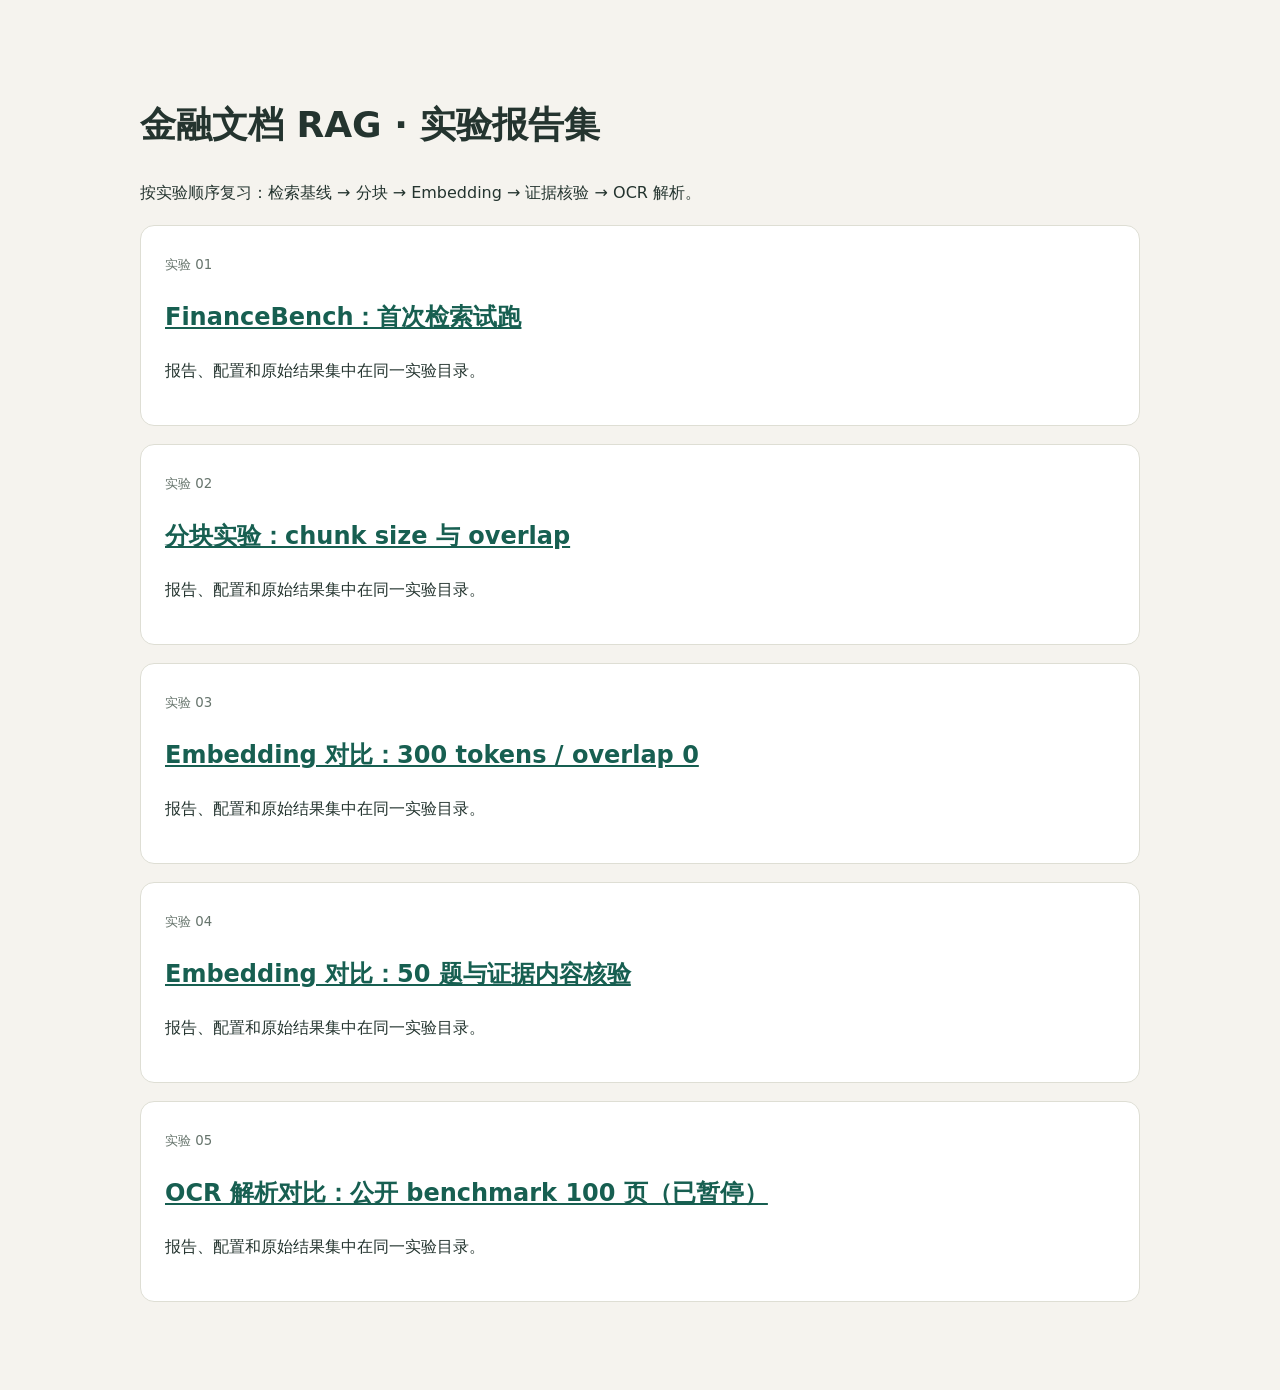
==== reports/index.html @ 06fb6784 "implement excel,word upload" ====
<!doctype html><html lang="zh"><meta charset="utf-8"><meta name="viewport" content="width=device-width"><title>金融文档 RAG · 实验报告集</title><style>body{font:16px/1.7 system-ui;background:#f5f3ee;color:#24342f;max-width:1000px;margin:50px auto;padding:20px}a{color:#175f51}article{background:white;border-radius:14px;padding:24px;margin:18px 0;border:1px solid #deded4}h1{font-size:36px}small{color:#66746c}</style><h1>金融文档 RAG · 实验报告集</h1><p>按实验顺序复习：检索基线 → 分块 → Embedding → 证据核验 → OCR 解析。</p><article><small>实验 01</small><h2><a href="../outputs/financebench/pilot_20261013/report.html">FinanceBench：首次检索试跑</a></h2><p>报告、配置和原始结果集中在同一实验目录。</p></article><article><small>实验 02</small><h2><a href="../outputs/chunk_ablation/financebench_20261013/report.html">分块实验：chunk size 与 overlap</a></h2><p>报告、配置和原始结果集中在同一实验目录。</p></article><article><small>实验 03</small><h2><a href="../outputs/embedding_ablation/financebench_300_0_20261013/report.html">Embedding 对比：300 tokens / overlap 0</a></h2><p>报告、配置和原始结果集中在同一实验目录。</p></article><article><small>实验 04</small><h2><a href="../outputs/embedding_ablation/financebench50_300_0_20261013/report.html">Embedding 对比：50 题与证据内容核验</a></h2><p>报告、配置和原始结果集中在同一实验目录。</p></article><article><small>实验 05</small><h2><a href="../outputs/ocr_ablation/omnidoc100_20261013/report.html">OCR 解析对比：公开 benchmark 100 页（已暂停）</a></h2><p>报告、配置和原始结果集中在同一实验目录。</p></article></html>
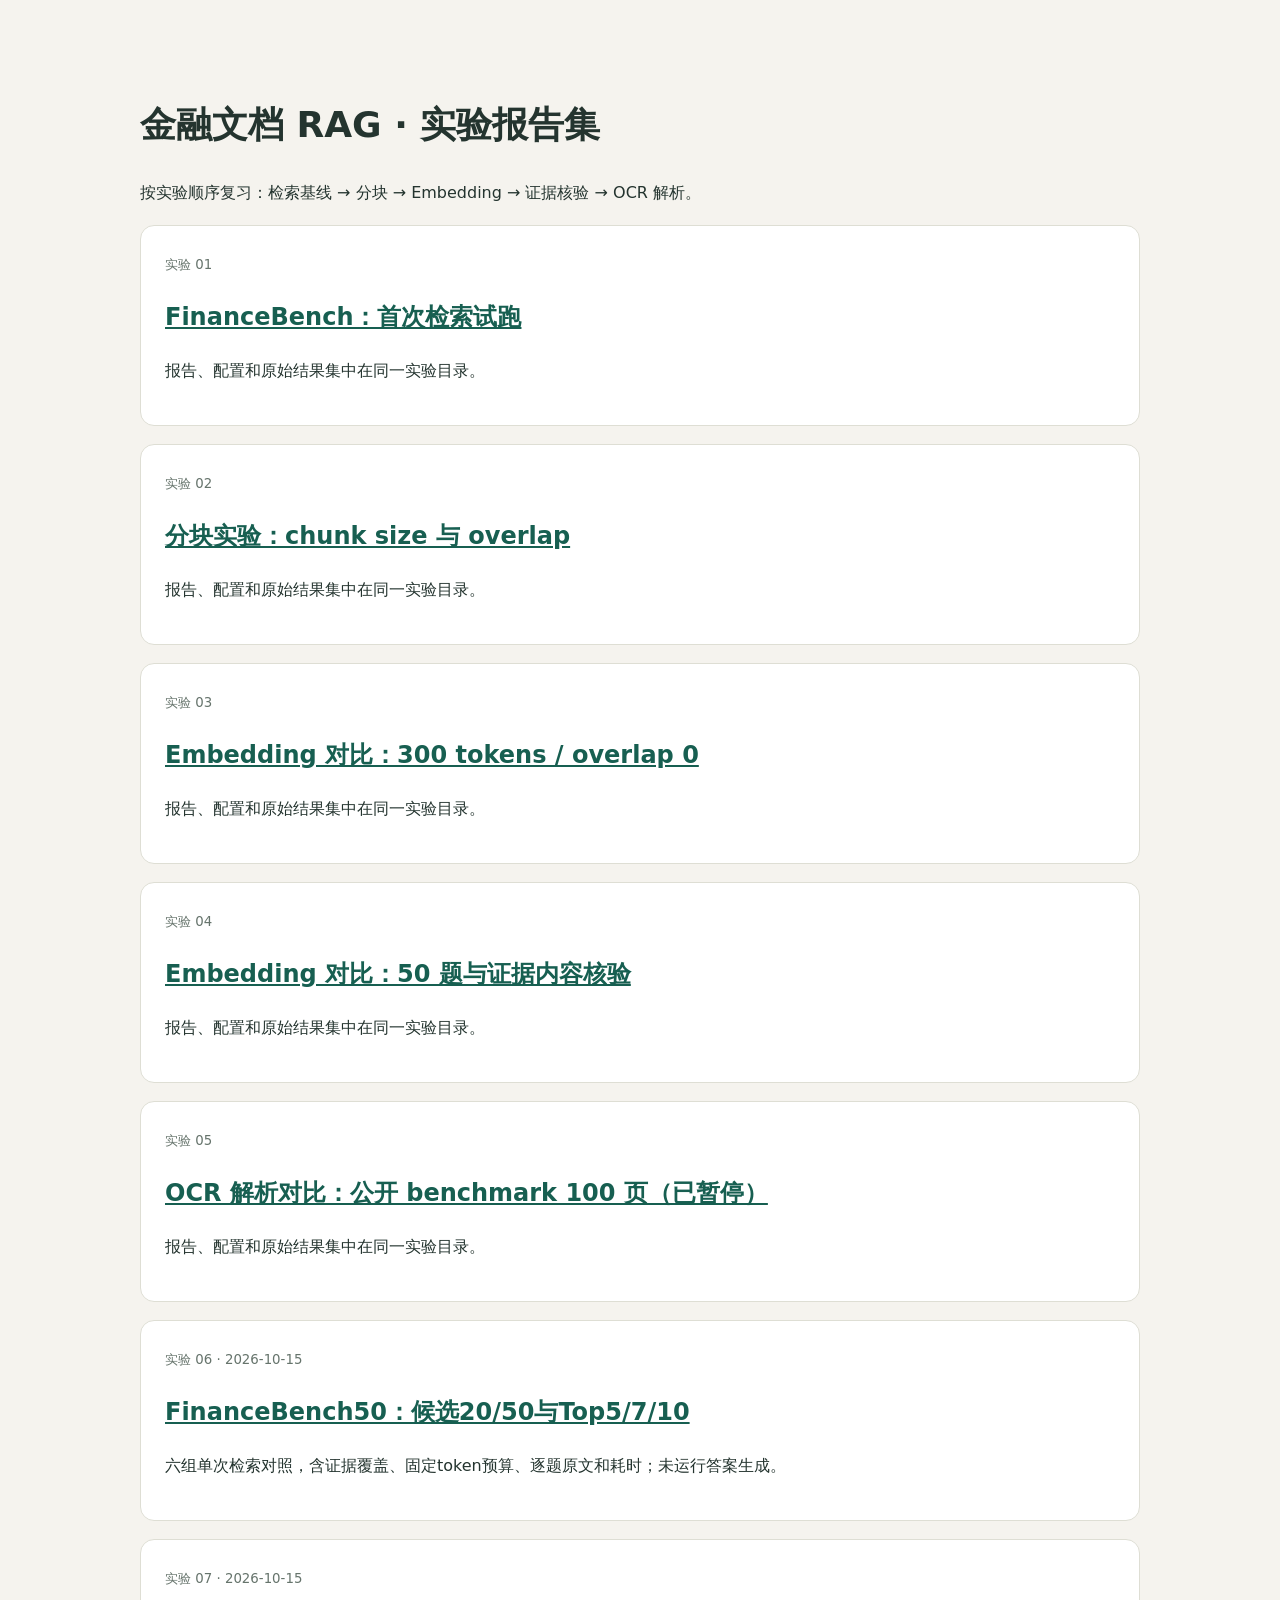
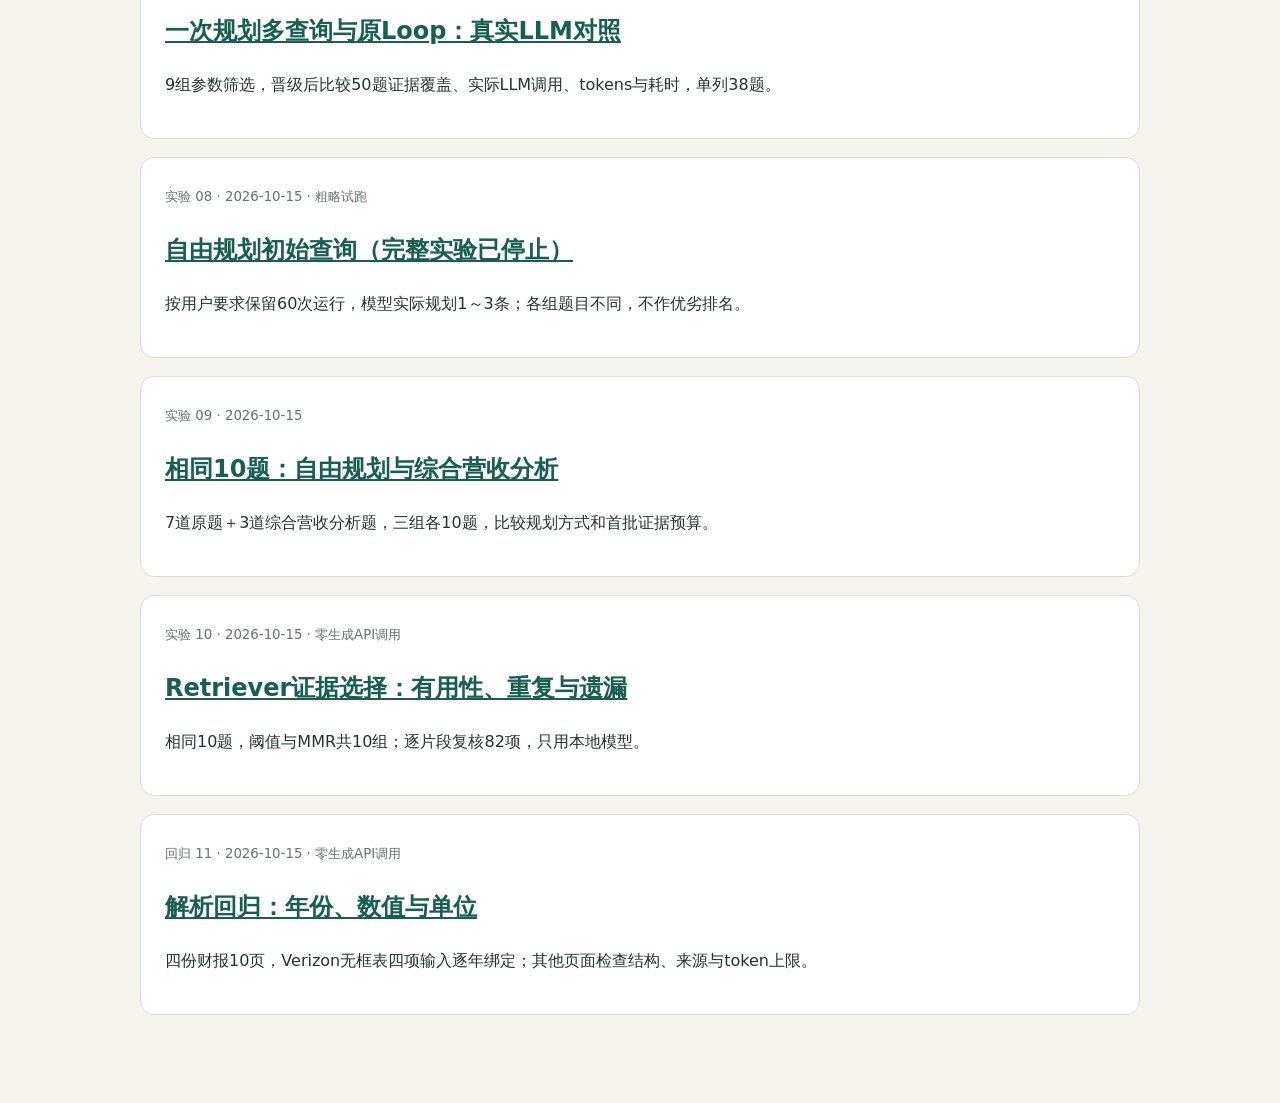
==== commit 7dd601a0: "update local storage" ====
--- a/reports/index.html
+++ b/reports/index.html
@@ -1 +1 @@
-<!doctype html><html lang="zh"><meta charset="utf-8"><meta name="viewport" content="width=device-width"><title>金融文档 RAG · 实验报告集</title><style>body{font:16px/1.7 system-ui;background:#f5f3ee;color:#24342f;max-width:1000px;margin:50px auto;padding:20px}a{color:#175f51}article{background:white;border-radius:14px;padding:24px;margin:18px 0;border:1px solid #deded4}h1{font-size:36px}small{color:#66746c}</style><h1>金融文档 RAG · 实验报告集</h1><p>按实验顺序复习：检索基线 → 分块 → Embedding → 证据核验 → OCR 解析。</p><article><small>实验 01</small><h2><a href="../outputs/financebench/pilot_20261013/report.html">FinanceBench：首次检索试跑</a></h2><p>报告、配置和原始结果集中在同一实验目录。</p></article><article><small>实验 02</small><h2><a href="../outputs/chunk_ablation/financebench_20261013/report.html">分块实验：chunk size 与 overlap</a></h2><p>报告、配置和原始结果集中在同一实验目录。</p></article><article><small>实验 03</small><h2><a href="../outputs/embedding_ablation/financebench_300_0_20261013/report.html">Embedding 对比：300 tokens / overlap 0</a></h2><p>报告、配置和原始结果集中在同一实验目录。</p></article><article><small>实验 04</small><h2><a href="../outputs/embedding_ablation/financebench50_300_0_20261013/report.html">Embedding 对比：50 题与证据内容核验</a></h2><p>报告、配置和原始结果集中在同一实验目录。</p></article><article><small>实验 05</small><h2><a href="../outputs/ocr_ablation/omnidoc100_20261013/report.html">OCR 解析对比：公开 benchmark 100 页（已暂停）</a></h2><p>报告、配置和原始结果集中在同一实验目录。</p></article></html>+<!doctype html><html lang="zh"><meta charset="utf-8"><meta name="viewport" content="width=device-width"><title>金融文档 RAG · 实验报告集</title><style>body{font:16px/1.7 system-ui;background:#f5f3ee;color:#24342f;max-width:1000px;margin:50px auto;padding:20px}a{color:#175f51}article{background:white;border-radius:14px;padding:24px;margin:18px 0;border:1px solid #deded4}h1{font-size:36px}small{color:#66746c}</style><h1>金融文档 RAG · 实验报告集</h1><p>按实验顺序复习：检索基线 → 分块 → Embedding → 证据核验 → OCR 解析。</p><article><small>实验 01</small><h2><a href="../outputs/financebench/pilot_20261013/report.html">FinanceBench：首次检索试跑</a></h2><p>报告、配置和原始结果集中在同一实验目录。</p></article><article><small>实验 02</small><h2><a href="../outputs/chunk_ablation/financebench_20261013/report.html">分块实验：chunk size 与 overlap</a></h2><p>报告、配置和原始结果集中在同一实验目录。</p></article><article><small>实验 03</small><h2><a href="../outputs/embedding_ablation/financebench_300_0_20261013/report.html">Embedding 对比：300 tokens / overlap 0</a></h2><p>报告、配置和原始结果集中在同一实验目录。</p></article><article><small>实验 04</small><h2><a href="../outputs/embedding_ablation/financebench50_300_0_20261013/report.html">Embedding 对比：50 题与证据内容核验</a></h2><p>报告、配置和原始结果集中在同一实验目录。</p></article><article><small>实验 05</small><h2><a href="../outputs/ocr_ablation/omnidoc100_20261013/report.html">OCR 解析对比：公开 benchmark 100 页（已暂停）</a></h2><p>报告、配置和原始结果集中在同一实验目录。</p></article><article><small>实验 06 · 2026-10-15</small><h2><a href="../outputs/retrieval_k_ablation/financebench50_20261015/report.html">FinanceBench50：候选20/50与Top5/7/10</a></h2><p>六组单次检索对照，含证据覆盖、固定token预算、逐题原文和耗时；未运行答案生成。</p></article><article><small>实验 07 · 2026-10-15</small><h2><a href="../outputs/batch_query_ablation/financebench50_20261015_8192/report.html">一次规划多查询与原Loop：真实LLM对照</a></h2><p>9组参数筛选，晋级后比较50题证据覆盖、实际LLM调用、tokens与耗时，单列38题。</p></article><article><small>实验 08 · 2026-10-15 · 粗略试跑</small><h2><a href="../outputs/adaptive_query_ablation/financebench50_20261015/report.html">自由规划初始查询（完整实验已停止）</a></h2><p>按用户要求保留60次运行，模型实际规划1～3条；各组题目不同，不作优劣排名。</p></article><article><small>实验 09 · 2026-10-15</small><h2><a href="../outputs/matched_query_ablation/revenue10_20261015/report.html">相同10题：自由规划与综合营收分析</a></h2><p>7道原题＋3道综合营收分析题，三组各10题，比较规划方式和首批证据预算。</p></article><article><small>实验 10 · 2026-10-15 · 零生成API调用</small><h2><a href="../outputs/evidence_selection_ablation/matched10_20261015/report.html">Retriever证据选择：有用性、重复与遗漏</a></h2><p>相同10题，阈值与MMR共10组；逐片段复核82项，只用本地模型。</p></article><article><small>回归 11 · 2026-10-15 · 零生成API调用</small><h2><a href="../outputs/parsing_regression/native_v2_final_20261015/report.html">解析回归：年份、数值与单位</a></h2><p>四份财报10页，Verizon无框表四项输入逐年绑定；其他页面检查结构、来源与token上限。</p></article></html>
